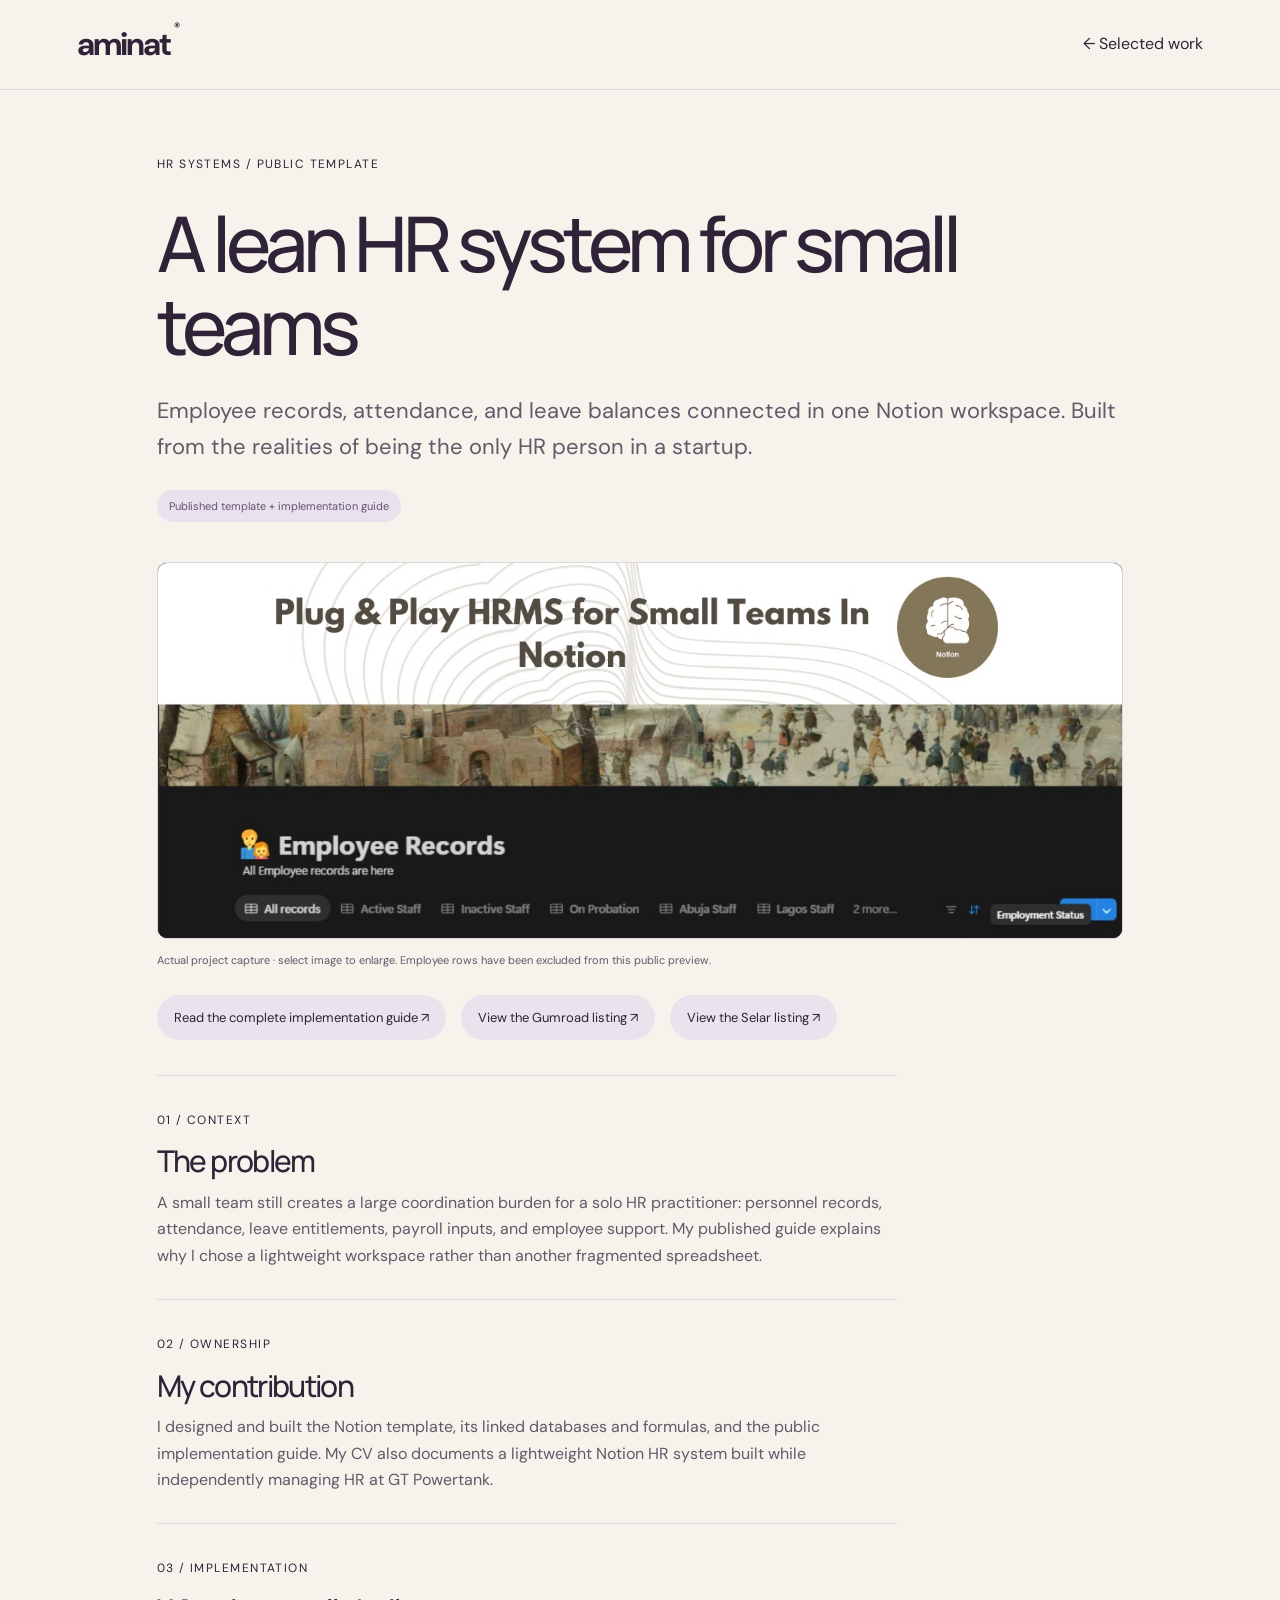
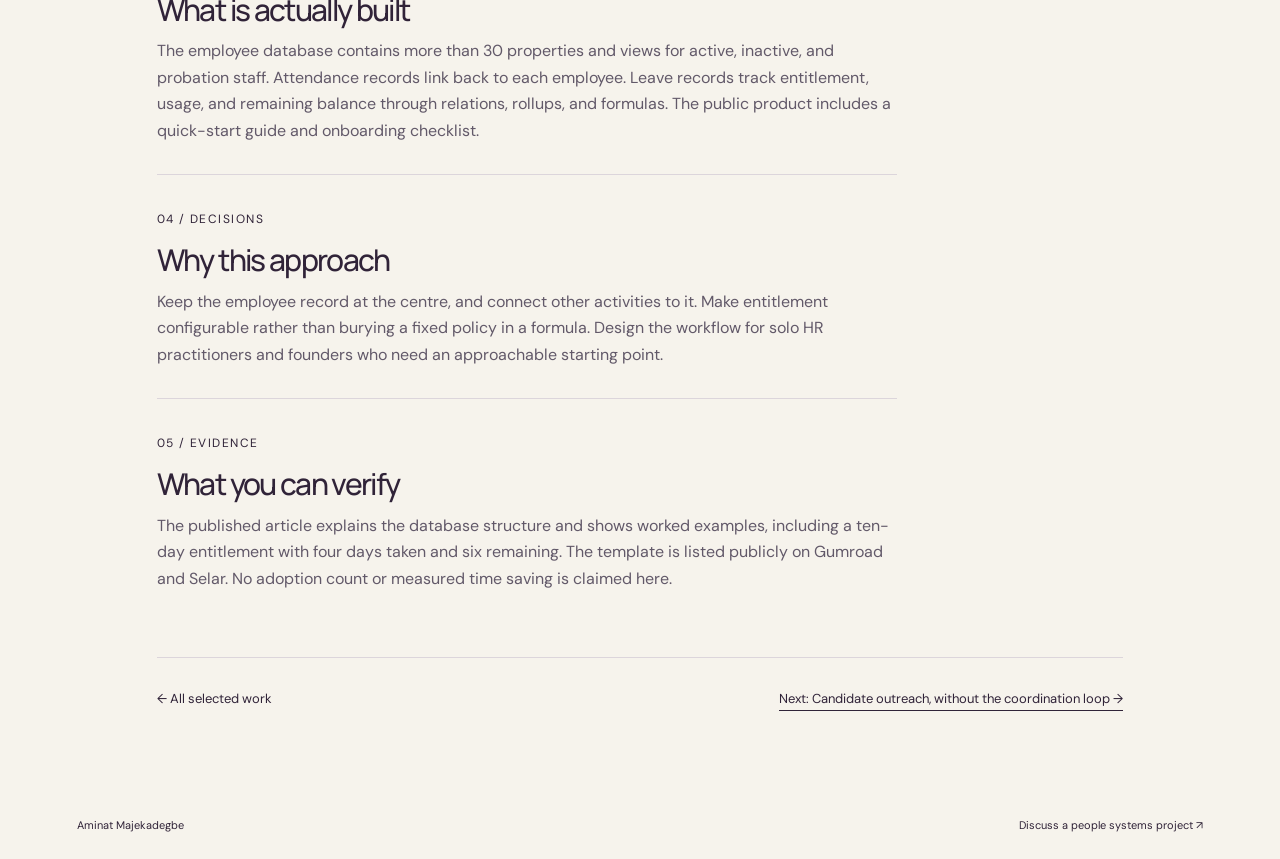
==== case-studies/notion-hrms.html @ 8163aba3 "Replace CV summaries with project artefacts, working workflow demo and published writing" ====
<!doctype html><html lang="en"><head><meta charset="utf-8"><meta name="viewport" content="width=device-width,initial-scale=1"><title>A lean HR system for small teams — Aminat Majekadegbe</title><meta name="description" content="Employee records, attendance, and leave balances connected in one Notion workspace. Built from the realities of being the only HR person in a startup."><link rel="stylesheet" href="../style.css"><link rel="icon" href="../assets/favicon.svg"><script src="../evidence.js" defer></script></head><body><a class="skip" href="#main">Skip to content</a><header><a class="wordmark" href="../index.html">aminat<span>®</span></a><a href="../index.html#work">← Selected work</a></header><main id="main" class="case-page"><div class="section-label">HR SYSTEMS / PUBLIC TEMPLATE</div><h1>A lean HR system for small teams</h1><p class="case-deck">Employee records, attendance, and leave balances connected in one Notion workspace. Built from the realities of being the only HR person in a startup.</p><span class="case-status">Published template + implementation guide</span><figure class="artefact-figure"><button class="zoom-artefact" aria-label="Enlarge project artefact"><img src="../assets/notion-product.jpg" alt="Public Notion HRMS product cover showing its employee records interface; employee rows excluded" width="1100" height="620"></button><figcaption>Actual project capture · select image to enlarge. Employee rows have been excluded from this public preview.</figcaption></figure><div class="source-links"><a target="_blank" rel="noopener noreferrer" href="https://aminatmajekadegbe.substack.com/p/how-to-create-a-lean-hr-software">Read the complete implementation guide ↗</a><a target="_blank" rel="noopener noreferrer" href="https://majekadegbe.gumroad.com/l/diyhrms">View the Gumroad listing ↗</a><a target="_blank" rel="noopener noreferrer" href="https://selar.com/802584">View the Selar listing ↗</a></div><div class="case-body"><section><span class="section-label">01 / CONTEXT</span><h2>The problem</h2><p>A small team still creates a large coordination burden for a solo HR practitioner: personnel records, attendance, leave entitlements, payroll inputs, and employee support. My published guide explains why I chose a lightweight workspace rather than another fragmented spreadsheet.</p></section><section><span class="section-label">02 / OWNERSHIP</span><h2>My contribution</h2><p>I designed and built the Notion template, its linked databases and formulas, and the public implementation guide. My CV also documents a lightweight Notion HR system built while independently managing HR at GT Powertank.</p></section><section><span class="section-label">03 / IMPLEMENTATION</span><h2>What is actually built</h2><p>The employee database contains more than 30 properties and views for active, inactive, and probation staff. Attendance records link back to each employee. Leave records track entitlement, usage, and remaining balance through relations, rollups, and formulas. The public product includes a quick-start guide and onboarding checklist.</p></section><section><span class="section-label">04 / DECISIONS</span><h2>Why this approach</h2><p>Keep the employee record at the centre, and connect other activities to it. Make entitlement configurable rather than burying a fixed policy in a formula. Design the workflow for solo HR practitioners and founders who need an approachable starting point.</p></section><section><span class="section-label">05 / EVIDENCE</span><h2>What you can verify</h2><p>The published article explains the database structure and shows worked examples, including a ten-day entitlement with four days taken and six remaining. The template is listed publicly on Gumroad and Selar. No adoption count or measured time saving is claimed here.</p></section></div><nav class="case-next" aria-label="Case study navigation"><a href="../index.html#work">← All selected work</a><a href="voice-interview-scheduler.html">Next: Candidate outreach, without the coordination loop →</a></nav></main><footer><span>Aminat Majekadegbe</span><a href="mailto:majekadegbeaminat85@gmail.com">Discuss a people systems project ↗</a></footer><dialog class="artefact-dialog"><button class="close" aria-label="Close enlarged artefact">Close ×</button><img alt="Public Notion HRMS product cover showing its employee records interface; employee rows excluded"></dialog></body></html>
---- style.css ----
@import url('https://fonts.googleapis.com/css2?family=DM+Sans:wght@400;500;600;700&family=Manrope:wght@400;500;600;700;800&display=swap');
:root{--ink:#302338;--paper:#f6f3ec;--lime:#d9ee83;--muted:#766e79;--line:#dcd5db}*{box-sizing:border-box}html{scroll-behavior:smooth;scroll-padding-top:90px}body{margin:0;background:var(--paper);color:var(--ink);font:16px/1.65 'DM Sans',Arial,sans-serif}a{color:inherit;text-decoration:none}button{font:inherit;cursor:pointer}button,a{-webkit-tap-highlight-color:transparent}button:focus-visible,a:focus-visible{outline:3px solid #9a60c5;outline-offset:5px}h1,h2,h3,p{margin:0}h1,h2,h3{font-family:'Manrope',Arial,sans-serif}h1{font-size:clamp(56px,6.9vw,108px);line-height:1.02;letter-spacing:-.065em;font-weight:500}h2{font-size:clamp(38px,4.7vw,70px);line-height:1.12;letter-spacing:-.055em;font-weight:500}h3{font-size:23px;line-height:1.3;letter-spacing:-.025em}em{font-family:Georgia,serif;font-weight:400}header{height:90px;padding:0 6%;display:flex;align-items:center;justify-content:space-between;border-bottom:1px solid var(--line);background:var(--paper);position:sticky;top:0;z-index:10}nav{display:flex;gap:35px;font-size:14px}nav a:last-child{border-bottom:1px solid var(--ink)}.wordmark{font-size:32px;letter-spacing:-2px;font-weight:700}.wordmark span{font-size:12px;vertical-align:top;letter-spacing:0;margin-left:4px}.menu{display:none}.hero{padding:35px 6% 0}.hero-top,.hero-bottom{display:flex;justify-content:space-between;gap:20px;font-size:11px;letter-spacing:.09em}.eyebrow{font-size:11px;letter-spacing:.12em}.eyebrow i{display:inline-block;width:7px;height:7px;background:var(--ink);border-radius:50%;margin-right:8px}.hero-grid{display:grid;grid-template-columns:1.35fr 1fr;gap:7%;align-items:center;padding:62px 0 55px}.intro{max-width:510px;font-size:18px;margin:28px 0}.button{display:inline-flex;align-items:center;justify-content:space-between;gap:40px;padding:16px 23px;border-radius:100px;font-size:14px;font-weight:600;border:1px solid transparent}.lime{background:var(--lime);color:var(--ink)}.button:hover{background:#c8dd72;transform:translateY(-2px)}.textlink{display:block;margin-top:18px;font-size:13px;text-decoration:underline;text-underline-offset:5px}.portrait-wrap{position:relative;max-width:450px;margin:auto;width:100%;background:#d8c4d4;border-radius:180px 180px 12px 12px;padding:14px 14px 0}.portrait{display:block;width:100%;height:450px;object-fit:cover;object-position:center 30%;border-radius:170px 170px 0 0;filter:saturate(.8)}.portrait-label{position:absolute;top:32px;right:-21px;writing-mode:vertical-rl;font-size:9px;letter-spacing:.12em}.portrait-note{background:var(--ink);color:var(--paper);margin:0 -14px;padding:20px 24px;border-radius:0 0 12px 12px;display:flex;flex-direction:column}.portrait-note span{font-size:11px;color:var(--lime)}.portrait-note strong{font-size:19px}.portrait-note small{font-size:11px;opacity:.7}.asterisk{position:absolute;left:-38px;top:45px;font-size:100px;line-height:1;color:var(--lime);text-shadow:0 0 1px var(--ink)}.hero-bottom{padding:22px 0;border-top:1px solid var(--line)}section:not(.hero){padding:95px 6%}.section-label{font-size:11px;letter-spacing:.12em;margin-bottom:27px}.intersection{background:var(--ink);color:var(--paper)}.intersection h2 em{color:var(--lime)}.three{display:grid;grid-template-columns:repeat(3,1fr);gap:45px;margin-top:60px}.three article{border-top:1px solid #68576f;padding-top:20px}.three article>span{color:#b7a1c1;font-size:12px}.three h3{margin:20px 0 14px}.three p{font-size:15px;color:#d6ced9}.proof{margin-top:60px;display:grid;grid-template-columns:repeat(4,1fr);border-top:1px solid #68576f;padding-top:30px;gap:30px}.proof strong{display:block;font-size:35px;font-weight:400;color:var(--lime);letter-spacing:-.03em}.proof span{display:block;font-size:12px;max-width:160px;color:#d6ced9}.section-heading{display:flex;justify-content:space-between;align-items:end;gap:30px}.section-heading p{max-width:350px;font-size:15px;color:var(--muted)}.filters{display:flex;flex-wrap:wrap;gap:10px;margin:35px 0}.filters button{border:1px solid var(--line);border-radius:30px;padding:9px 18px;background:transparent;font-size:13px}.filters button[aria-pressed=true]{background:var(--ink);border-color:var(--ink);color:white}.projects{display:grid;grid-template-columns:repeat(2,1fr);gap:22px}.project{padding:32px;border:1px solid var(--line);border-radius:4px;display:flex;flex-direction:column;min-height:300px;background:#eeebe6;transition:transform .2s,background .2s}.project:hover{transform:translateY(-4px);background:#e7e1e8}.project:nth-child(4n+1){background:#e4dbe9}.project:nth-child(4n+2){background:#e9eddb}.project-meta{display:flex;justify-content:space-between;font-size:10px;text-transform:uppercase;letter-spacing:.1em}.project-number{font-family:Georgia,serif;font-size:40px;color:#a395a8;margin:16px 0 8px}.project h3{font-size:27px}.project p{font-size:15px;color:var(--muted);margin-top:12px;max-width:380px}.project button{margin-top:25px;padding:13px 0 0;border:0;border-top:1px solid #c7bec8;background:transparent;text-align:left;font-size:13px;display:flex;justify-content:space-between;align-items:center;color:var(--ink)}.project button span{font-size:24px}.lab{background:var(--lime);display:grid;grid-template-columns:1fr 1fr;gap:8%}.lab p{max-width:420px;margin-top:25px;font-size:15px}.lab-note{display:block;font-size:9px;letter-spacing:.08em;margin-top:28px}.workflow{align-self:center;border:1px solid #b2c55f;border-radius:8px;padding:22px;background:#e6f0ba}.steps{display:grid;grid-template-columns:repeat(4,1fr);gap:8px}.steps button{background:transparent;border:1px solid #b2c55f;border-radius:5px;padding:12px 2px;font-size:12px;line-height:1.8;color:var(--ink)}.steps button[aria-pressed=true]{background:var(--ink);color:var(--lime);border-color:var(--ink)}.step-detail{padding:28px 5px 5px;min-height:270px}.step-detail>span{font-size:10px;letter-spacing:.12em}.step-detail h3{margin:14px 0}.step-detail p{margin:0}.signal{display:flex;align-items:center;gap:10px;border-top:1px solid #b2c55f;padding-top:17px;margin-top:24px;font-size:12px}.signal i{width:7px;height:7px;border-radius:50%;background:#607633}.about-grid{display:grid;grid-template-columns:1fr 1fr;gap:9%}.about-grid p{margin-top:24px;color:var(--muted);font-size:15px}.education{border-top:1px solid var(--line);margin-top:35px;padding-top:25px}.education>span{display:block;font-size:10px;letter-spacing:.1em}.education strong{display:block;margin-top:10px;font-size:16px}.education p{font-size:13px;margin-top:8px}.timeline{border-left:1px solid var(--line);padding-left:30px}.timeline article{position:relative;padding-bottom:35px}.timeline article:before{content:'';position:absolute;left:-35px;top:8px;width:9px;height:9px;border-radius:50%;background:var(--ink)}.timeline time{font-size:10px;letter-spacing:.1em}.timeline h3{margin:8px 0 5px;font-size:21px}.timeline article>span{font-size:13px}.timeline p{margin-top:10px;font-size:13px}.toolkit{background:#ebe5ed}.toolrows{margin-top:40px}.toolrows>div{display:grid;grid-template-columns:1fr 1.8fr;border-top:1px solid #d2c8d7;padding:22px 0;gap:30px}.toolrows h3{font-size:16px}.toolrows p{font-size:15px;color:var(--muted)}.learning{font-size:12px;margin-top:20px;color:var(--muted)}.contact{background:var(--ink);color:var(--paper);text-align:center}.contact em{color:var(--lime)}.contact>p{max-width:560px;margin:25px auto 30px;color:#d6ced9}.contact-links{display:flex;justify-content:center;gap:30px;margin-top:30px;font-size:13px}.contact-links button{color:inherit;background:transparent;border:0;font-size:13px;padding:0}.contact #copy-status{font-size:12px;min-height:20px;margin-bottom:0}footer{padding:25px 6%;display:flex;justify-content:space-between;gap:20px;font-size:11px}dialog{width:min(680px,calc(100% - 32px));max-height:85vh;background:var(--paper);color:var(--ink);border:0;border-radius:12px;padding:50px}dialog::backdrop{background:#24192ddd;backdrop-filter:blur(5px)}.close{display:block;margin:0 0 25px auto;border:0;border-bottom:1px solid var(--ink);background:transparent;font-size:13px;color:var(--ink)}dialog h2{font-size:38px;margin:18px 0}dialog h3{font-size:16px;margin-top:25px}dialog p{font-size:15px;color:var(--muted);margin-top:8px}.dialog-headline{font-size:20px!important;color:var(--ink)!important}.stack{font-size:12px;border-top:1px solid var(--line);padding-top:20px;margin:25px 0}.private-note{font-size:12px!important}.skip{position:fixed;top:-100px;background:white;padding:12px;z-index:100}.skip:focus{top:0}.sr-only{position:absolute;width:1px;height:1px;overflow:hidden;clip:rect(0,0,0,0)}
@media(max-width:900px){h1{font-size:66px}.hero-grid{gap:5%}.portrait{height:360px}.issue{display:none}.three{gap:25px}.proof strong{font-size:28px}.section-heading p{max-width:250px}.about-grid{gap:6%}.lab{gap:5%}}
@media(max-width:640px){header{height:72px}.wordmark{font-size:28px}.menu{display:block;border:0;background:none;font-size:13px;color:var(--ink)}nav{display:none;position:absolute;top:72px;left:0;right:0;background:var(--paper);padding:25px 6%;border-bottom:1px solid var(--line)}nav.open{display:flex;flex-direction:column;gap:18px}nav a:last-child{border:0}.hero{padding-top:25px}.hero-grid{grid-template-columns:1fr;padding-top:40px;gap:45px}h1{font-size:clamp(48px,12vw,74px)}.intro{font-size:16px}.portrait-wrap{max-width:320px}.portrait{height:350px}.asterisk{font-size:80px;left:-24px}.hero-bottom{font-size:9px}.hero-bottom>span{max-width:170px}section:not(.hero){padding:65px 6%}.three{grid-template-columns:1fr;gap:30px;margin-top:40px}.three h3{margin-top:10px}.proof{grid-template-columns:1fr 1fr;gap:25px;margin-top:40px}.section-heading{display:block}.section-heading p{margin-top:24px;max-width:350px}.filters{gap:7px}.filters button{font-size:11px;padding:8px 13px}.projects{grid-template-columns:1fr}.project{min-height:280px;padding:25px}.lab,.about-grid{grid-template-columns:1fr;gap:40px}.timeline{margin-top:0}.toolrows>div{grid-template-columns:1fr;gap:12px}.contact-links{gap:25px}footer{flex-wrap:wrap}footer>span:nth-child(2){display:none}dialog{padding:28px}dialog h2{font-size:30px}html{scroll-padding-top:72px}}
@media(prefers-reduced-motion:reduce){html{scroll-behavior:auto}*{transition:none!important}}
[hidden]{display:none!important}
/* Leadership-first refinement */
:root{--muted:#625969}.resume-link{display:inline-block;font-size:13px;margin:0 0 20px;text-decoration:underline;text-underline-offset:5px}.section-label,.eyebrow{font-size:12px}.leadership{background:var(--ink);color:var(--paper)}.lead-grid{display:grid;grid-template-columns:1fr 1.1fr;gap:9%}.leadership h2{font-size:clamp(34px,4vw,56px)}.leadership .lead-grid>div>p{margin-top:25px;font-size:16px;color:#e0d8e5}.remit article{border-top:1px solid #776680;padding:19px 0}.remit article:first-child{border-top:0;padding-top:0}.remit article>span{font-size:10px;letter-spacing:.12em;color:var(--lime)}.remit h3{font-size:19px;margin:8px 0}.remit p{font-size:14px;color:#e0d8e5}.leadership .proof{grid-template-columns:repeat(3,1fr);margin-top:42px}.leadership .proof span{max-width:230px}.featured-list{margin-top:45px;display:grid;gap:28px}.feature-card{display:grid;grid-template-columns:1fr 1fr;border:1px solid var(--line);border-radius:10px;overflow:hidden}.feature-visual{padding:30px;display:flex;flex-direction:column;justify-content:space-between;min-height:315px;background:#e4dbe9}.tone-1{background:#e3e8d5}.tone-2{background:#e8dce0}.visual-label{font-size:10px;letter-spacing:.12em;color:#615067}.mini-flow{display:grid;grid-template-columns:1fr 1fr;gap:18px;margin:25px 0}.mini-flow span{background:#f6f3ecb8;border:1px solid #c3b4ca;border-radius:8px;padding:18px;font-size:13px;position:relative}.mini-flow span:not(:last-child):after{content:'→';position:absolute;right:-16px;top:18px;color:#8a7194}.visual-bottom{display:flex;justify-content:space-between;gap:20px;font-size:12px}.visual-bottom>span:last-child{font-size:28px}.feature-copy{padding:35px;display:flex;flex-direction:column;align-items:flex-start}.case-status{font-size:11px;color:#655470;background:#e9e1ed;padding:7px 12px;display:inline-block;border-radius:20px}.feature-copy h3{font-size:30px;margin:18px 0 14px;max-width:420px}.feature-copy p{color:var(--muted);font-size:15px}.case-org{font-size:12px;margin-top:20px}.case-link{display:flex;justify-content:space-between;width:100%;font-size:14px;border-top:1px solid var(--line);padding-top:17px;margin-top:auto;gap:25px}.case-link span{transition:transform .2s}.case-link:hover span{transform:translateX(5px)}.about h2,.toolkit h2,.additional h2,.lab h2{font-size:clamp(30px,3.5vw,48px);line-height:1.2;letter-spacing:-.04em}.about-grid{gap:7%}.about{border-top:1px solid var(--line)}.lab{background:#e9e3ed}.workflow{background:var(--paper);border-color:#ccbed3}.steps button{border-color:#ccbed3}.steps button[aria-pressed=true]{background:var(--lime);color:var(--ink);border-color:#bccb7f}.signal{border-color:#ccbed3}.step-detail{min-height:285px}.workflow{position:relative}.steps{position:relative}.steps:before{content:'';height:2px;background:#c7b9ce;position:absolute;left:10%;right:10%;top:50%;z-index:0}.steps button{position:relative;z-index:1;background:var(--paper);transition:background .25s,border-color .25s,transform .25s}.steps button[aria-pressed=true]{transform:translateY(-3px)}.additional{border-bottom:1px solid var(--line)}.additional .projects{grid-template-columns:repeat(2,1fr)}.project{min-height:230px;padding:25px;background:transparent!important}.project-number{font-size:12px;margin:15px 0 8px;font-family:inherit}.project h3{font-size:22px}.project-meta{font-size:11px}.project[data-category="People systems"]{border-top:3px solid #8e739c}.project[data-category="Products"]{border-top:3px solid #b0c172}.project[data-category="AI & automation"]{border-top:3px solid #b591a0}.projects{transition:min-height .25s}.project:hover{background:#ebe5ee!important}.toolkit{padding-top:65px!important;padding-bottom:65px!important}.contact h2{font-size:clamp(36px,4.6vw,65px)}.button,button{transition:background .2s,transform .2s,border-color .2s}.button span{transition:transform .2s}.button:hover span{transform:translate(3px,-2px)}.case-page{max-width:1120px;margin:auto;padding:65px 6% 80px}.case-page h1{font-size:clamp(42px,6vw,78px);max-width:850px;line-height:1.08}.case-deck{font-size:22px;color:var(--muted);margin:25px 0}.case-map{margin:45px 0;background:#e9e3ed;border-radius:10px;padding:30px}.map-nodes{display:grid;grid-template-columns:repeat(5,1fr);gap:15px;margin:25px 0}.map-node{background:var(--paper);padding:20px 14px;border-radius:7px;border:1px solid #c7b9ce;position:relative}.map-node small{display:block;font-size:11px;color:#665374;margin-bottom:15px}.map-node strong{font-size:13px;line-height:1.4;display:block}.map-node:not(:last-child):after{content:'→';position:absolute;right:-15px;top:45%}.case-map p{font-size:12px;color:var(--muted)}.case-body{max-width:740px}.case-body section{padding:30px 0!important;border-top:1px solid var(--line)}.case-body h2{font-size:30px;margin:12px 0}.case-body p{font-size:16px;color:var(--muted)}.safeguards{background:#e9e3ed;padding:25px;margin:20px 0;border-left:3px solid #8e739c}.safeguards h3{font-size:20px;margin-bottom:15px}.safeguards p+p{margin-top:15px}.case-tools{border-top:1px solid var(--line);padding:25px 0}.evidence-note{font-size:12px!important;margin-bottom:35px}dialog{overscroll-behavior:contain}dialog[open]{animation:modal-in .22s ease-out}.project{animation:card-in .25s ease-out}@keyframes modal-in{from{opacity:0;transform:translateY(12px)}to{opacity:1;transform:translateY(0)}}@keyframes card-in{from{opacity:.5;transform:translateY(6px)}to{opacity:1;transform:translateY(0)}}@media(prefers-reduced-motion:no-preference){.step-detail.is-changing{animation:card-in .25s ease-out}.hero h1{animation:modal-in .6s ease-out}.portrait-wrap{animation:modal-in .7s ease-out}}@media(max-width:640px){.lead-grid,.feature-card{grid-template-columns:1fr;gap:28px}.leadership .proof{grid-template-columns:1fr;gap:20px}.leadership .proof>div{display:flex;gap:25px;align-items:center}.leadership .proof strong{min-width:105px}.feature-visual{min-height:240px;padding:22px}.feature-copy{padding:25px}.feature-copy h3{font-size:26px}.case-link{margin-top:25px}.featured h2{font-size:37px}.additional .projects{grid-template-columns:1fr}.case-page{padding-top:40px}.map-nodes{grid-template-columns:1fr}.map-node{padding:16px}.map-node small{display:inline-block;margin:0 16px 0 0}.map-node strong{display:inline}.map-node:not(:last-child):after{content:'↓';top:auto;bottom:-21px;right:50%}.case-map{padding:22px}.case-deck{font-size:18px}.step-detail{min-height:300px}}
@media(prefers-reduced-motion:reduce){*,*::before,*::after{animation:none!important;transition:none!important;scroll-behavior:auto!important}}
.more-button{display:block;margin:25px auto 0;border:1px solid var(--ink);color:var(--ink);background:transparent;border-radius:25px;padding:12px 22px;font-size:13px}.more-button:hover{background:var(--ink);color:var(--paper)}
/* Artefact-led portfolio */
header nav{gap:24px}.evidence-card{grid-template-columns:1.1fr 1fr;border-radius:12px;background:#f1ecef;transition:box-shadow .25s,border-color .25s}.evidence-card:hover{border-color:#a08bab;box-shadow:0 12px 32px #30233809}.artefact-preview{display:flex;flex-direction:column;background:#252329;overflow:hidden;justify-content:center}.artefact-preview img{display:block;width:100%;height:auto;aspect-ratio:1.8;object-fit:contain;transition:transform .45s}.artefact-preview:hover img{transform:scale(1.035)}.artefact-preview>span{display:flex;justify-content:space-between;color:#e4dce8;font-size:10px;letter-spacing:.1em;padding:17px 24px;border-top:1px solid #4c4253}.evidence-card .feature-copy{padding:30px;gap:0;background:var(--paper)}.feature-copy .eyebrow{font-size:10px;margin-bottom:12px}.feature-copy .case-status{font-size:10px;border-radius:4px;padding:7px 9px}.feature-copy h3{font-size:29px;margin:18px 0 13px}.evidence-actions{display:flex;flex-wrap:wrap;gap:15px 20px;margin-top:25px;border-top:1px solid var(--line);padding-top:18px;width:100%}.evidence-actions a{font-size:12px;text-decoration:underline;text-underline-offset:5px}.evidence-actions a:hover{color:#76518b}.featured-list{gap:32px}.interactive-lab{background:#e9e3ed;display:grid;grid-template-columns:.9fr 1.1fr;gap:7%;align-items:start}.lab-intro{position:sticky;top:125px}.lab-intro h2{font-size:clamp(34px,4vw,55px)}.lab-intro>p{font-size:16px;margin:25px 0;max-width:420px}.demo-label{font-size:10px!important;letter-spacing:.08em;color:#5a4965}.leave-demo{border:1px solid #c4b5cd;background:var(--paper);border-radius:12px;padding:25px;box-shadow:0 18px 50px #3023380a}.demo-top{display:flex;justify-content:space-between;align-items:center;border-bottom:1px solid var(--line);padding-bottom:20px;font-size:11px;letter-spacing:.08em}.demo-top button{border:0;background:none;color:#655170;font-size:12px}.demo-balances{display:grid;grid-template-columns:repeat(3,1fr);gap:15px;margin:25px 0}.demo-balances>div>span{font-size:11px;color:var(--muted);display:block;min-height:35px}.demo-balances strong{font-size:35px;line-height:1.2;display:block;font-weight:500;font-family:'Manrope',sans-serif}.demo-balances strong small{font-size:11px}.demo-balances>div:last-child{background:var(--lime);border-radius:7px;padding:10px;margin:-10px 0}.leave-demo form{border-top:1px solid var(--line);padding-top:22px}.leave-demo label{display:block;font-size:14px;font-weight:600}.request-input{display:flex;align-items:center;gap:15px;margin:15px 0 20px}.request-input input{width:85px;min-height:50px;border:1px solid #b4a3bf;border-radius:6px;background:white;padding:10px 12px;font-size:20px;color:var(--ink)}.request-input>span{font-size:11px;color:var(--muted)}button:disabled{cursor:default;opacity:.5;transform:none!important}.leave-demo .button{width:100%;border:1px solid #bccc78}.request-state{font-size:12px;color:#674e77;border-left:3px solid #9d7eab;padding-left:10px}.leave-demo #decision-panel{padding:22px 0 0}.leave-demo #request-summary{font-size:13px;margin:12px 0 18px}.decision-buttons{display:flex;gap:10px}.decision-buttons button{padding:11px 15px;border-radius:25px;border:1px solid #bcaec4;background:transparent;color:var(--ink);font-size:12px}.decision-buttons button:first-child{background:var(--ink);color:white;border-color:var(--ink)}.demo-result{min-height:70px;margin-top:22px;background:#eae4ed;border-radius:7px;padding:15px;font-size:13px;border:1px solid #d7cddd;transition:background .25s}.demo-result[data-state=approved]{background:#e6edcc;border-color:#bccb80}.demo-result[data-state=error]{background:#f1e1df;border-color:#d8aaa3}.audit-trail{font-size:11px;color:#665971;padding-left:20px;max-height:165px;overflow:auto;margin:20px 0}.audit-trail li{padding:4px 0}.demo-footnote{font-size:10px;color:var(--muted);border-top:1px solid var(--line);padding-top:15px}.evidence-library h2{font-size:43px}.library-list{margin-top:40px}.library-list article{display:grid;grid-template-columns:1fr auto auto;gap:20px;align-items:center;border-top:1px solid var(--line);padding:25px 0}.library-list article>div{max-width:650px}.library-list h3{font-size:23px;margin:13px 0 10px}.library-list p{font-size:14px;color:var(--muted);max-width:580px}.library-list article>a{font-size:12px;text-decoration:underline;text-underline-offset:5px}.library-list .case-status{font-size:10px}.writing-section{background:var(--ink);color:var(--paper)}.writing-heading{display:flex;justify-content:space-between;gap:40px;align-items:end}.writing-heading h2{font-size:clamp(34px,4.5vw,60px)}.writing-heading em{color:var(--lime)}.writing-heading>p{max-width:300px;color:#d6ced9;font-size:15px}.writing-list{display:grid;grid-template-columns:repeat(3,1fr);gap:30px;margin-top:45px}.writing-list>a{border-top:1px solid #73627c;padding-top:20px;display:flex;flex-direction:column;transition:transform .2s}.writing-list>a:hover{transform:translateY(-4px)}.writing-list>a>span:first-child{font-size:10px;letter-spacing:.08em;color:#c3b1ce}.writing-list h3{font-size:23px;margin:18px 0}.writing-list p{font-size:14px;color:#d6ced9}.writing-list>a>span:last-child{font-size:12px;color:var(--lime);margin-top:auto;padding-top:25px}.writing-section>.textlink{margin-top:40px}.artefact-figure{margin:40px 0 25px}.zoom-artefact{display:block;padding:0;border:1px solid var(--line);background:#252329;border-radius:10px;overflow:hidden;width:100%;cursor:zoom-in}.zoom-artefact img{width:100%;height:auto;max-height:550px;object-fit:contain;display:block}.artefact-figure figcaption{font-size:11px;color:var(--muted);margin-top:12px}.source-links{display:flex;flex-wrap:wrap;gap:15px;margin:25px 0 35px}.source-links a{font-size:13px;background:#e9e3ed;padding:12px 17px;border-radius:25px}.source-links a:hover{background:var(--lime)}.recording-section{padding:25px 0!important}.recording-section h2{font-size:30px}.recording-section p{color:var(--muted);font-size:14px;margin:15px 0}.recording-section iframe{width:100%;aspect-ratio:16/9;border:0;border-radius:10px;background:#242126}.recording-section>a{display:inline-block;font-size:13px;text-decoration:underline;margin-top:12px}.case-next{display:flex;justify-content:space-between;gap:30px;border-top:1px solid var(--line);padding-top:30px;margin-top:35px;font-size:13px}.case-next a:last-child{max-width:360px}.artefact-dialog{width:min(1200px,96vw);max-width:96vw;padding:20px}.artefact-dialog img{width:100%;height:auto;display:block}.reveal-ready{opacity:1;transform:none}@media(prefers-reduced-motion:no-preference){.reveal-ready:not(.in-view){opacity:.25;transform:translateY(15px)}.reveal-ready{transition:opacity .45s ease,transform .45s ease}}
@media(max-width:900px){header nav{gap:16px;font-size:12px}.library-list article{grid-template-columns:1fr auto}.library-list article>a:last-child{grid-column:2}.writing-list{gap:22px}.feature-copy h3{font-size:25px}.evidence-card{grid-template-columns:1fr 1fr}}
@media(max-width:640px){.evidence-card,.interactive-lab{grid-template-columns:1fr;gap:0}.evidence-card .feature-copy{padding:25px}.artefact-preview img{aspect-ratio:1.6}.feature-copy h3{font-size:26px}.lab-intro{position:static;margin-bottom:30px}.demo-balances{gap:10px}.demo-balances strong{font-size:29px}.demo-balances>div>span{font-size:10px;min-height:35px}.leave-demo{padding:20px}.library-list article{grid-template-columns:1fr 1fr;gap:15px}.library-list article>div{grid-column:1/-1}.library-list article>a:last-child{grid-column:auto}.library-list article>a{font-size:12px}.writing-heading{display:block}.writing-heading>p{margin-top:25px}.writing-list{grid-template-columns:1fr;gap:30px}.writing-list>a{padding-bottom:10px}.writing-list h3{margin:12px 0}.case-next{flex-direction:column}.source-links{flex-direction:column;align-items:flex-start}.contact-links{flex-wrap:wrap;gap:20px}.artefact-figure{margin-left:0;margin-right:0}.evidence-library h2{font-size:34px}}
.case-next{position:static;left:auto;right:auto;top:auto;background:transparent}.zoom-artefact img{height:auto;aspect-ratio:auto}
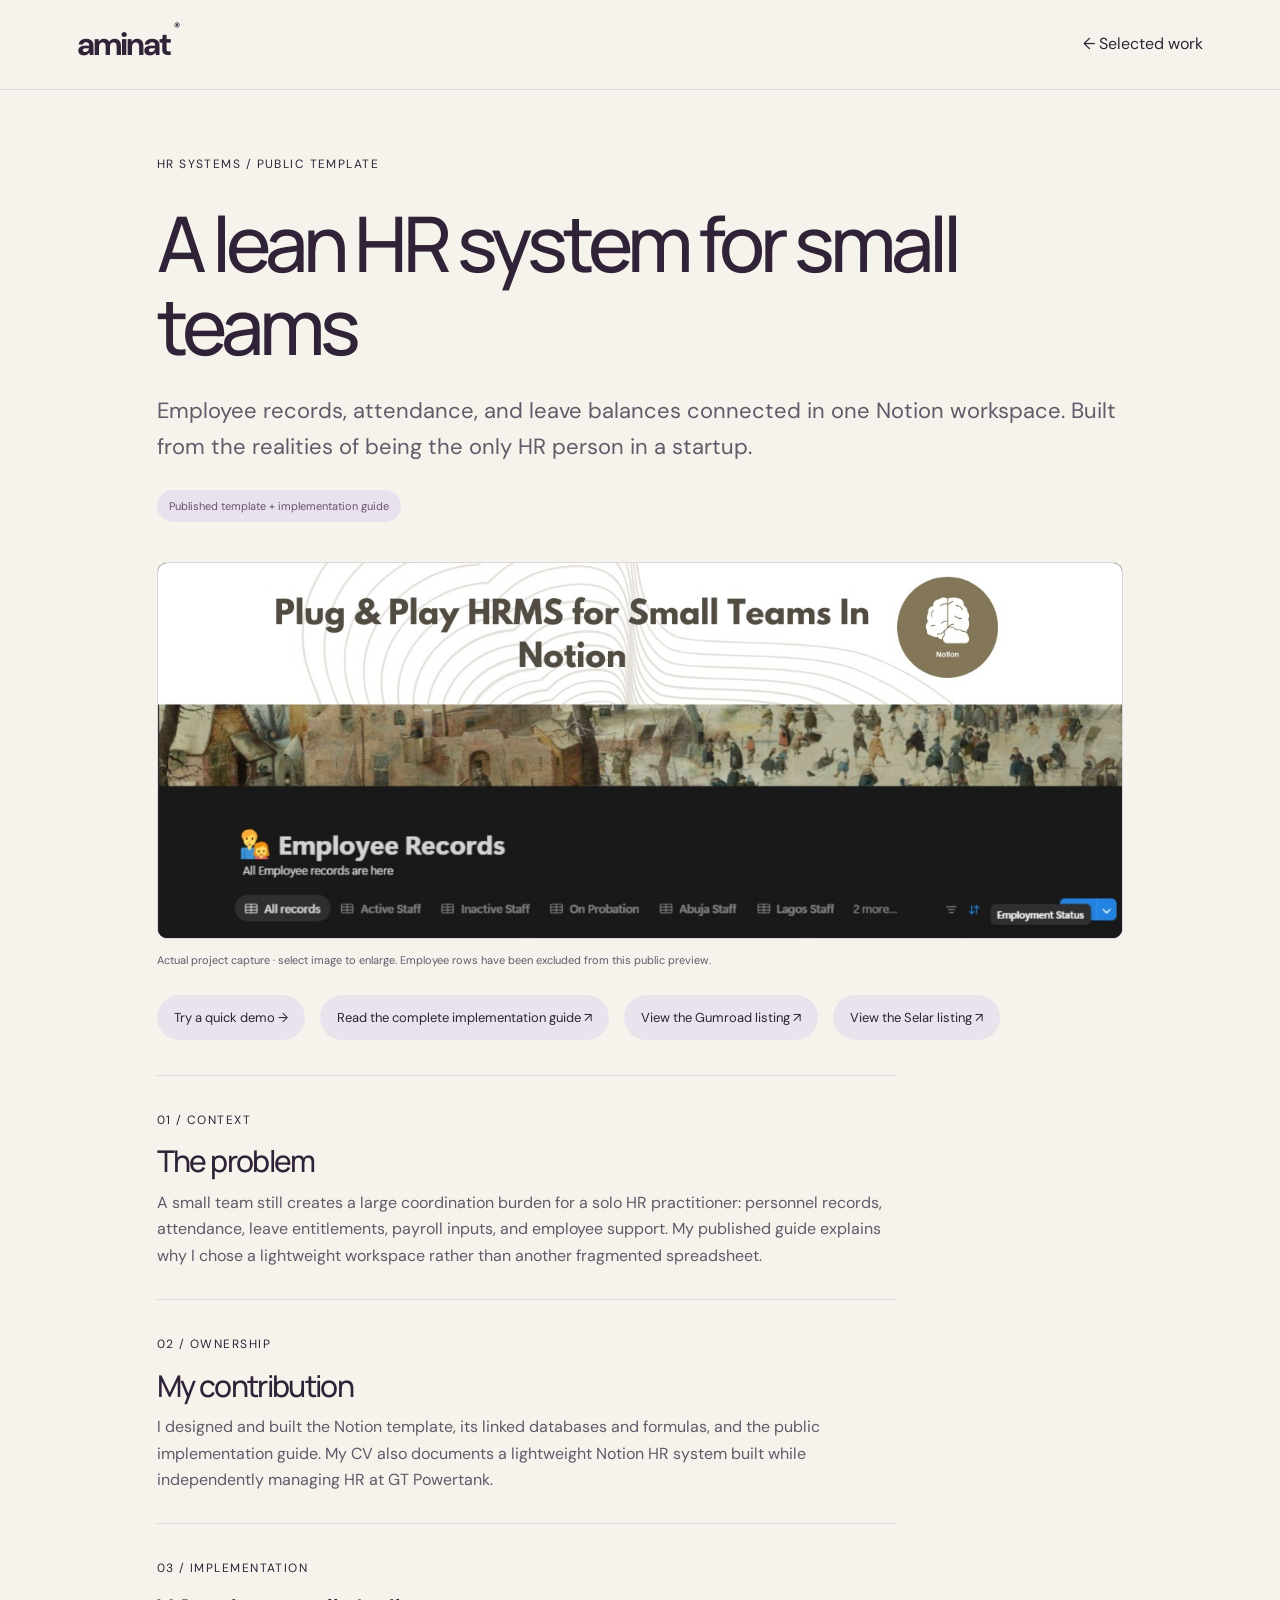
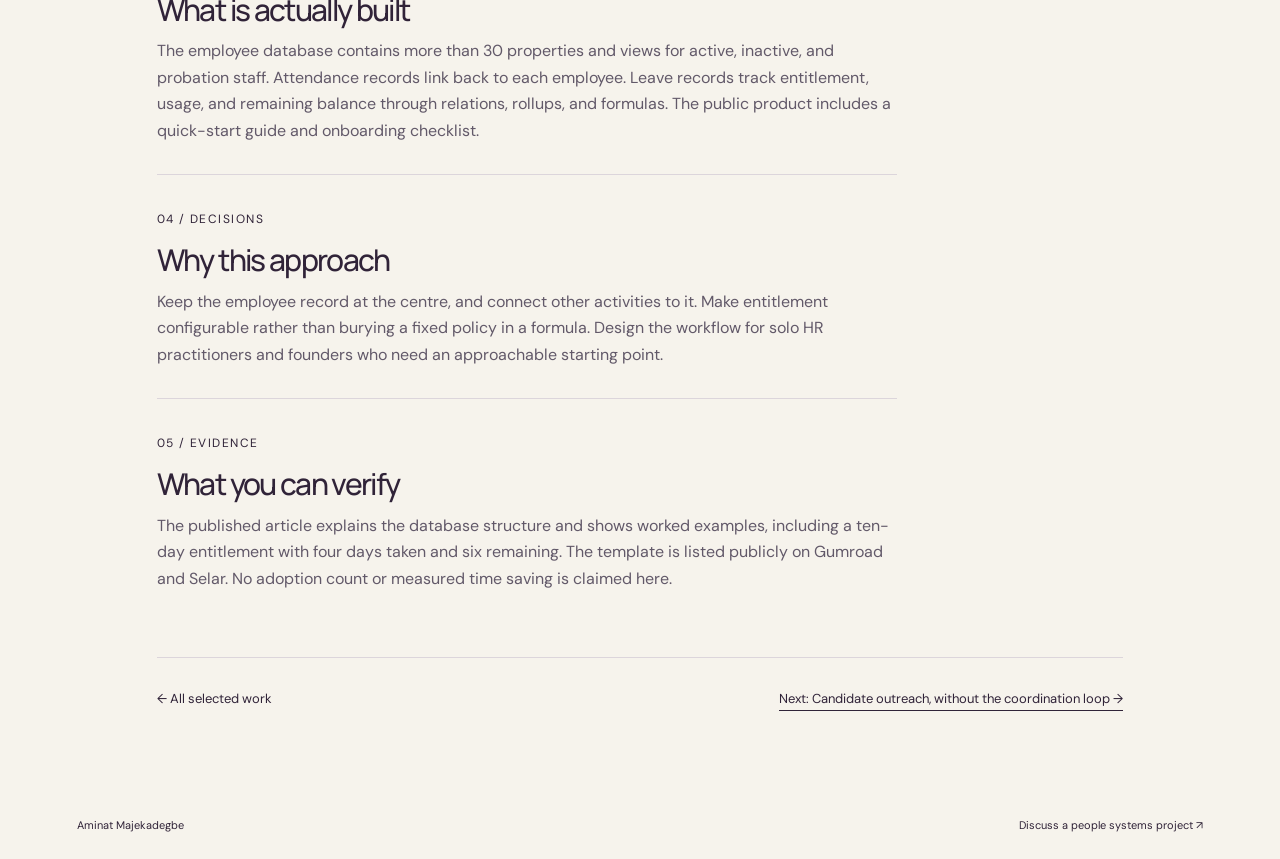
==== commit caffebcd: "Move leave demo to focused page, broaden career highlights and enable call booking" ====
--- a/case-studies/notion-hrms.html
+++ b/case-studies/notion-hrms.html
@@ -1 +1,2 @@
-<!doctype html><html lang="en"><head><meta charset="utf-8"><meta name="viewport" content="width=device-width,initial-scale=1"><title>A lean HR system for small teams — Aminat Majekadegbe</title><meta name="description" content="Employee records, attendance, and leave balances connected in one Notion workspace. Built from the realities of being the only HR person in a startup."><link rel="stylesheet" href="../style.css"><link rel="icon" href="../assets/favicon.svg"><script src="../evidence.js" defer></script></head><body><a class="skip" href="#main">Skip to content</a><header><a class="wordmark" href="../index.html">aminat<span>®</span></a><a href="../index.html#work">← Selected work</a></header><main id="main" class="case-page"><div class="section-label">HR SYSTEMS / PUBLIC TEMPLATE</div><h1>A lean HR system for small teams</h1><p class="case-deck">Employee records, attendance, and leave balances connected in one Notion workspace. Built from the realities of being the only HR person in a startup.</p><span class="case-status">Published template + implementation guide</span><figure class="artefact-figure"><button class="zoom-artefact" aria-label="Enlarge project artefact"><img src="../assets/notion-product.jpg" alt="Public Notion HRMS product cover showing its employee records interface; employee rows excluded" width="1100" height="620"></button><figcaption>Actual project capture · select image to enlarge. Employee rows have been excluded from this public preview.</figcaption></figure><div class="source-links"><a target="_blank" rel="noopener noreferrer" href="https://aminatmajekadegbe.substack.com/p/how-to-create-a-lean-hr-software">Read the complete implementation guide ↗</a><a target="_blank" rel="noopener noreferrer" href="https://majekadegbe.gumroad.com/l/diyhrms">View the Gumroad listing ↗</a><a target="_blank" rel="noopener noreferrer" href="https://selar.com/802584">View the Selar listing ↗</a></div><div class="case-body"><section><span class="section-label">01 / CONTEXT</span><h2>The problem</h2><p>A small team still creates a large coordination burden for a solo HR practitioner: personnel records, attendance, leave entitlements, payroll inputs, and employee support. My published guide explains why I chose a lightweight workspace rather than another fragmented spreadsheet.</p></section><section><span class="section-label">02 / OWNERSHIP</span><h2>My contribution</h2><p>I designed and built the Notion template, its linked databases and formulas, and the public implementation guide. My CV also documents a lightweight Notion HR system built while independently managing HR at GT Powertank.</p></section><section><span class="section-label">03 / IMPLEMENTATION</span><h2>What is actually built</h2><p>The employee database contains more than 30 properties and views for active, inactive, and probation staff. Attendance records link back to each employee. Leave records track entitlement, usage, and remaining balance through relations, rollups, and formulas. The public product includes a quick-start guide and onboarding checklist.</p></section><section><span class="section-label">04 / DECISIONS</span><h2>Why this approach</h2><p>Keep the employee record at the centre, and connect other activities to it. Make entitlement configurable rather than burying a fixed policy in a formula. Design the workflow for solo HR practitioners and founders who need an approachable starting point.</p></section><section><span class="section-label">05 / EVIDENCE</span><h2>What you can verify</h2><p>The published article explains the database structure and shows worked examples, including a ten-day entitlement with four days taken and six remaining. The template is listed publicly on Gumroad and Selar. No adoption count or measured time saving is claimed here.</p></section></div><nav class="case-next" aria-label="Case study navigation"><a href="../index.html#work">← All selected work</a><a href="voice-interview-scheduler.html">Next: Candidate outreach, without the coordination loop →</a></nav></main><footer><span>Aminat Majekadegbe</span><a href="mailto:majekadegbeaminat85@gmail.com">Discuss a people systems project ↗</a></footer><dialog class="artefact-dialog"><button class="close" aria-label="Close enlarged artefact">Close ×</button><img alt="Public Notion HRMS product cover showing its employee records interface; employee rows excluded"></dialog></body></html>+<!DOCTYPE html>
+<html lang="en"><head><meta charset="utf-8"/><meta content="width=device-width,initial-scale=1" name="viewport"/><title>A lean HR system for small teams — Aminat Majekadegbe</title><meta content="Employee records, attendance, and leave balances connected in one Notion workspace. Built from the realities of being the only HR person in a startup." name="description"/><link href="../style.css" rel="stylesheet"/><link href="../assets/favicon.svg" rel="icon"/><script defer="" src="../evidence.js"></script></head><body><a class="skip" href="#main">Skip to content</a><header><a class="wordmark" href="../index.html">aminat<span>®</span></a><a href="../index.html#work">← Selected work</a></header><main class="case-page" id="main"><div class="section-label">HR SYSTEMS / PUBLIC TEMPLATE</div><h1>A lean HR system for small teams</h1><p class="case-deck">Employee records, attendance, and leave balances connected in one Notion workspace. Built from the realities of being the only HR person in a startup.</p><span class="case-status">Published template + implementation guide</span><figure class="artefact-figure"><button aria-label="Enlarge project artefact" class="zoom-artefact"><img alt="Public Notion HRMS product cover showing its employee records interface; employee rows excluded" height="620" src="../assets/notion-product.jpg" width="1100"/></button><figcaption>Actual project capture · select image to enlarge. Employee rows have been excluded from this public preview.</figcaption></figure><div class="source-links"><a href="../demos/leave-workflow.html">Try a quick demo →</a><a href="https://aminatmajekadegbe.substack.com/p/how-to-create-a-lean-hr-software" rel="noopener noreferrer" target="_blank">Read the complete implementation guide ↗</a><a href="https://majekadegbe.gumroad.com/l/diyhrms" rel="noopener noreferrer" target="_blank">View the Gumroad listing ↗</a><a href="https://selar.com/802584" rel="noopener noreferrer" target="_blank">View the Selar listing ↗</a></div><div class="case-body"><section><span class="section-label">01 / CONTEXT</span><h2>The problem</h2><p>A small team still creates a large coordination burden for a solo HR practitioner: personnel records, attendance, leave entitlements, payroll inputs, and employee support. My published guide explains why I chose a lightweight workspace rather than another fragmented spreadsheet.</p></section><section><span class="section-label">02 / OWNERSHIP</span><h2>My contribution</h2><p>I designed and built the Notion template, its linked databases and formulas, and the public implementation guide. My CV also documents a lightweight Notion HR system built while independently managing HR at GT Powertank.</p></section><section><span class="section-label">03 / IMPLEMENTATION</span><h2>What is actually built</h2><p>The employee database contains more than 30 properties and views for active, inactive, and probation staff. Attendance records link back to each employee. Leave records track entitlement, usage, and remaining balance through relations, rollups, and formulas. The public product includes a quick-start guide and onboarding checklist.</p></section><section><span class="section-label">04 / DECISIONS</span><h2>Why this approach</h2><p>Keep the employee record at the centre, and connect other activities to it. Make entitlement configurable rather than burying a fixed policy in a formula. Design the workflow for solo HR practitioners and founders who need an approachable starting point.</p></section><section><span class="section-label">05 / EVIDENCE</span><h2>What you can verify</h2><p>The published article explains the database structure and shows worked examples, including a ten-day entitlement with four days taken and six remaining. The template is listed publicly on Gumroad and Selar. No adoption count or measured time saving is claimed here.</p></section></div><nav aria-label="Case study navigation" class="case-next"><a href="../index.html#work">← All selected work</a><a href="voice-interview-scheduler.html">Next: Candidate outreach, without the coordination loop →</a></nav></main><footer><span>Aminat Majekadegbe</span><a href="mailto:majekadegbeaminat85@gmail.com">Discuss a people systems project ↗</a></footer><dialog class="artefact-dialog"><button aria-label="Close enlarged artefact" class="close">Close ×</button><img alt="Public Notion HRMS product cover showing its employee records interface; employee rows excluded"/></dialog></body></html>
--- a/style.css
+++ b/style.css
@@ -13,3 +13,8 @@
 @media(max-width:900px){header nav{gap:16px;font-size:12px}.library-list article{grid-template-columns:1fr auto}.library-list article>a:last-child{grid-column:2}.writing-list{gap:22px}.feature-copy h3{font-size:25px}.evidence-card{grid-template-columns:1fr 1fr}}
 @media(max-width:640px){.evidence-card,.interactive-lab{grid-template-columns:1fr;gap:0}.evidence-card .feature-copy{padding:25px}.artefact-preview img{aspect-ratio:1.6}.feature-copy h3{font-size:26px}.lab-intro{position:static;margin-bottom:30px}.demo-balances{gap:10px}.demo-balances strong{font-size:29px}.demo-balances>div>span{font-size:10px;min-height:35px}.leave-demo{padding:20px}.library-list article{grid-template-columns:1fr 1fr;gap:15px}.library-list article>div{grid-column:1/-1}.library-list article>a:last-child{grid-column:auto}.library-list article>a{font-size:12px}.writing-heading{display:block}.writing-heading>p{margin-top:25px}.writing-list{grid-template-columns:1fr;gap:30px}.writing-list>a{padding-bottom:10px}.writing-list h3{margin:12px 0}.case-next{flex-direction:column}.source-links{flex-direction:column;align-items:flex-start}.contact-links{flex-wrap:wrap;gap:20px}.artefact-figure{margin-left:0;margin-right:0}.evidence-library h2{font-size:34px}}
 .case-next{position:static;left:auto;right:auto;top:auto;background:transparent}.zoom-artefact img{height:auto;aspect-ratio:auto}
+
+/* Focused project demos and evidence across roles */
+.leadership .proof{grid-template-columns:repeat(4,minmax(0,1fr));gap:25px}.leadership .proof strong{font-size:clamp(23px,2.8vw,36px);line-height:1.25;margin-bottom:12px}.leadership .proof b{display:block;font-size:12px;font-weight:600;margin-bottom:6px}.leadership .proof span{max-width:220px}.demo-page .interactive-lab{padding-top:65px}.demo-explainer h2{font-size:42px}.demo-guide{display:grid;grid-template-columns:repeat(3,1fr);gap:35px;margin:35px 0 55px}.demo-guide article{border-top:1px solid var(--line);padding-top:20px}.demo-guide article>span{font-size:12px;color:var(--muted)}.demo-guide h3{margin:12px 0}.demo-guide p,.demo-context p{font-size:15px;color:var(--muted)}.demo-context{max-width:760px;border-left:3px solid #9c7eab;padding-left:25px}.demo-context h3{margin-bottom:15px}@media(max-width:800px){.leadership .proof{grid-template-columns:repeat(2,minmax(0,1fr))}}@media(max-width:640px){.leadership .proof>div{display:block}.leadership .proof{gap:28px 20px}.demo-guide{grid-template-columns:1fr;gap:25px}.demo-page .interactive-lab{padding-top:40px}.demo-explainer h2{font-size:34px}}
+
+.contact .booking-note{font-size:12px;opacity:.8;margin:16px 0 28px}
